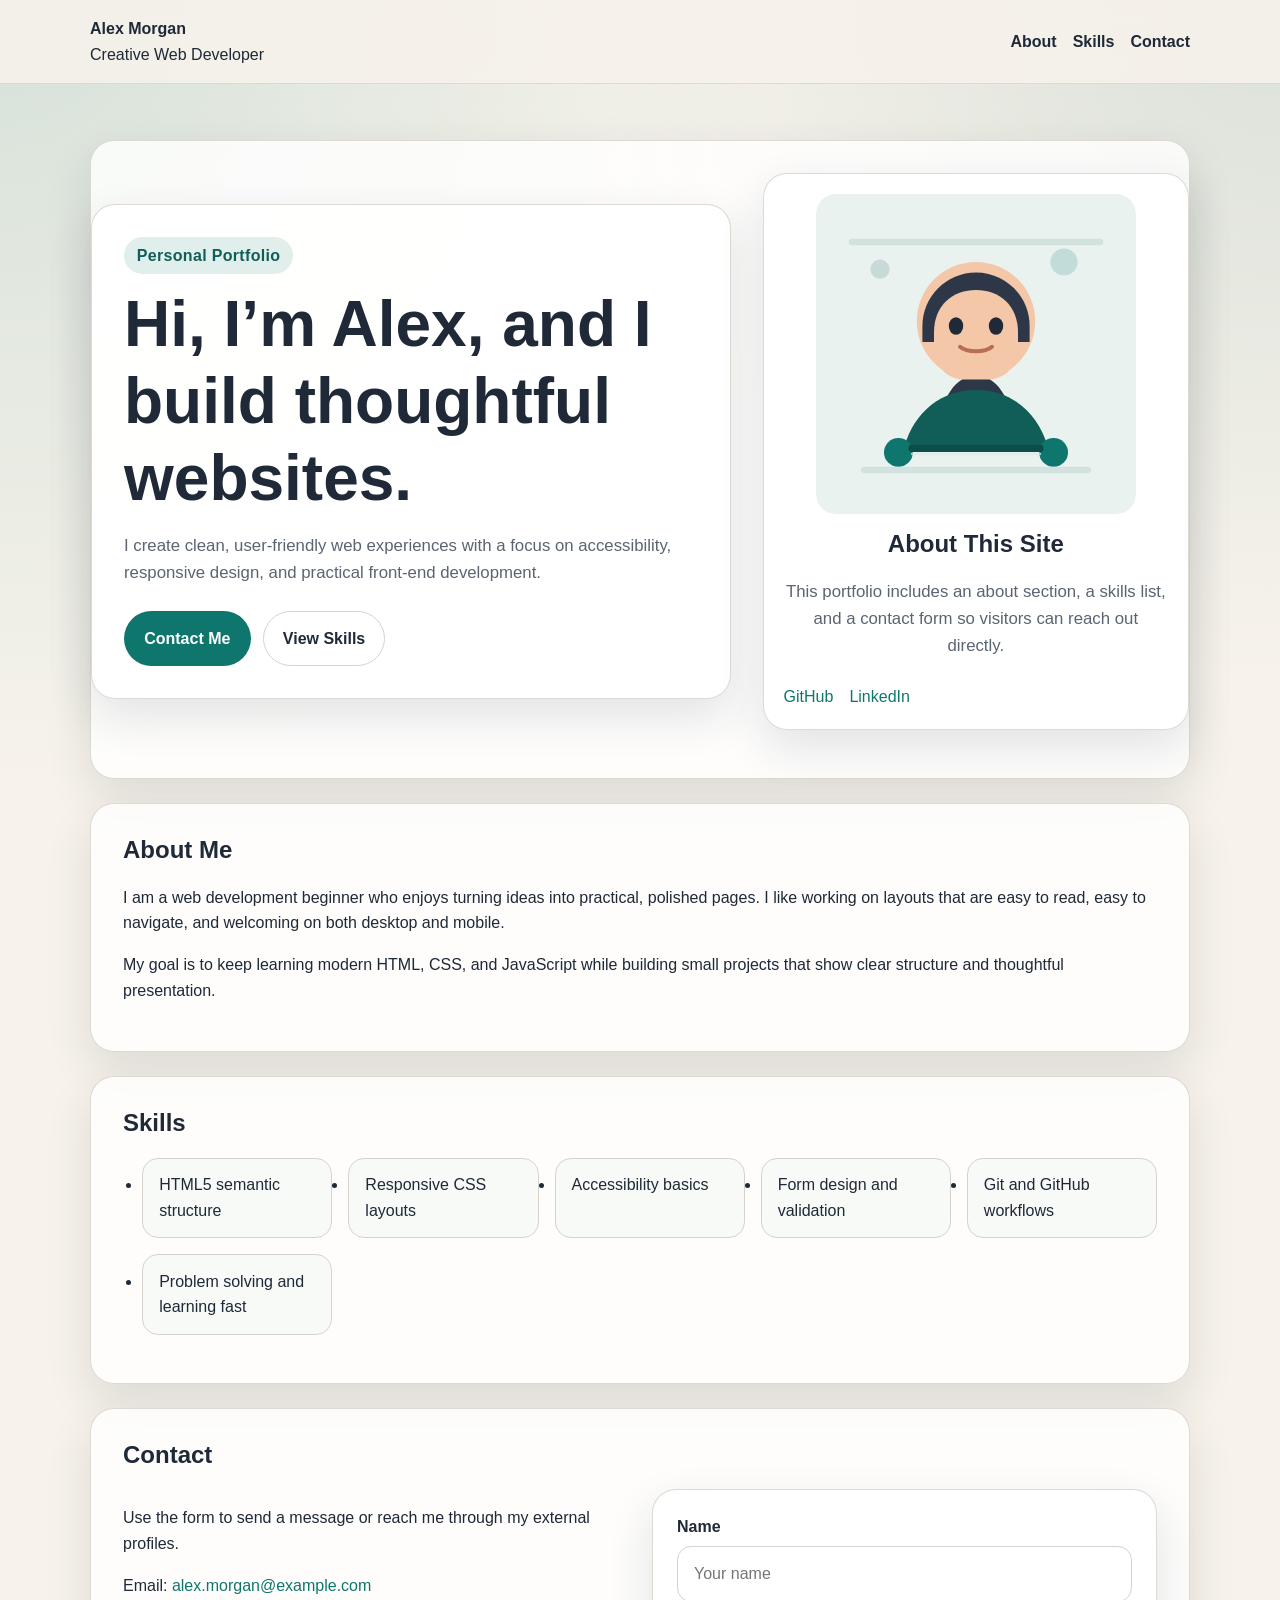
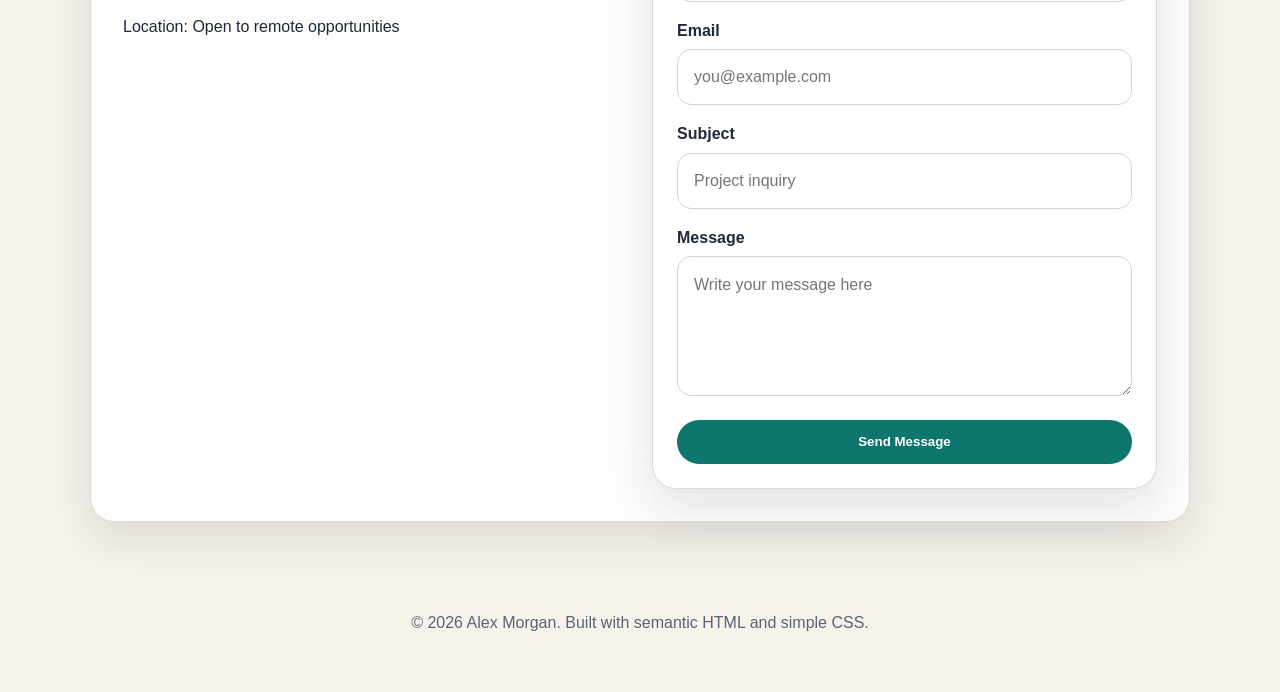
==== Task1/index.html @ b4aaad8a "first commit" ====
<!DOCTYPE html>
<html lang="en">
<head>
  <meta charset="UTF-8">
  <meta name="viewport" content="width=device-width, initial-scale=1.0">
  <meta name="description" content="Personal portfolio website showcasing about, skills, and contact information.">
  <title>My Portfolio</title>
  <style>
    :root {
      --bg: #f7f3eb;
      --surface: #ffffff;
      --text: #1f2937;
      --muted: #5b6472;
      --accent: #0f766e;
      --accent-strong: #115e59;
      --border: #d7d3cc;
      --shadow: 0 18px 45px rgba(31, 41, 55, 0.12);
    }

    * {
      box-sizing: border-box;
    }

    html {
      scroll-behavior: smooth;
    }

    body {
      margin: 0;
      font-family: Arial, Helvetica, sans-serif;
      color: var(--text);
      background:
        radial-gradient(circle at top left, rgba(15, 118, 110, 0.14), transparent 30%),
        radial-gradient(circle at right top, rgba(17, 94, 89, 0.12), transparent 26%),
        var(--bg);
      line-height: 1.6;
    }

    a {
      color: var(--accent);
      text-decoration: none;
    }

    a:hover,
    a:focus {
      text-decoration: underline;
    }

    .container {
      width: min(1100px, calc(100% - 2rem));
      margin: 0 auto;
    }

    header {
      position: sticky;
      top: 0;
      z-index: 10;
      backdrop-filter: blur(14px);
      background: rgba(247, 243, 235, 0.85);
      border-bottom: 1px solid rgba(215, 211, 204, 0.8);
    }

    .header-inner {
      display: flex;
      align-items: center;
      justify-content: space-between;
      gap: 1rem;
      padding: 1rem 0;
    }

    nav ul {
      list-style: none;
      display: flex;
      gap: 1rem;
      padding: 0;
      margin: 0;
      flex-wrap: wrap;
    }

    nav a {
      font-weight: 700;
      color: var(--text);
    }

    main {
      padding: 2rem 0 3rem;
    }

    .hero {
      display: grid;
      grid-template-columns: 1.2fr 0.8fr;
      gap: 2rem;
      align-items: center;
      padding: 2rem 0 3rem;
    }

    .hero-card,
    section,
    .contact-card {
      background: rgba(255, 255, 255, 0.82);
      border: 1px solid rgba(215, 211, 204, 0.85);
      border-radius: 24px;
      box-shadow: var(--shadow);
    }

    .hero-card {
      padding: 2rem;
    }

    .eyebrow {
      display: inline-block;
      margin-bottom: 0.75rem;
      padding: 0.35rem 0.8rem;
      border-radius: 999px;
      background: rgba(15, 118, 110, 0.12);
      color: var(--accent-strong);
      font-weight: 700;
      letter-spacing: 0.02em;
    }

    h1,
    h2,
    h3 {
      line-height: 1.2;
      margin-top: 0;
    }

    h1 {
      font-size: clamp(2.25rem, 5vw, 4.25rem);
      margin-bottom: 1rem;
    }

    .hero p {
      font-size: 1.05rem;
      color: var(--muted);
      margin-bottom: 1.5rem;
    }

    .cta-row {
      display: flex;
      gap: 0.75rem;
      flex-wrap: wrap;
    }

    .button {
      display: inline-flex;
      align-items: center;
      justify-content: center;
      padding: 0.85rem 1.2rem;
      border-radius: 999px;
      border: 1px solid transparent;
      font-weight: 700;
    }

    .button.primary {
      background: var(--accent);
      color: #fff;
    }

    .button.secondary {
      border-color: var(--border);
      color: var(--text);
      background: #fff;
    }

    .profile-card {
      padding: 1.25rem;
      text-align: center;
      background: rgba(255, 255, 255, 0.92);
      border-radius: 24px;
      border: 1px solid rgba(215, 211, 204, 0.85);
      box-shadow: var(--shadow);
    }

    .profile-card img {
      width: 100%;
      max-width: 320px;
      height: auto;
      border-radius: 20px;
      display: block;
      margin: 0 auto 1rem;
    }

    section {
      padding: 2rem;
      margin-top: 1.5rem;
    }

    .skills-list {
      display: grid;
      grid-template-columns: repeat(auto-fit, minmax(180px, 1fr));
      gap: 1rem;
      padding-left: 1.2rem;
    }

    .skills-list li {
      padding: 0.85rem 1rem;
      background: #f8faf8;
      border: 1px solid var(--border);
      border-radius: 16px;
    }

    .contact-grid {
      display: grid;
      grid-template-columns: 1fr 1fr;
      gap: 1.5rem;
      align-items: start;
    }

    .contact-card {
      padding: 1.5rem;
    }

    form {
      display: grid;
      gap: 1rem;
    }

    label {
      font-weight: 700;
      display: block;
      margin-bottom: 0.35rem;
    }

    input,
    textarea {
      width: 100%;
      padding: 0.9rem 1rem;
      border: 1px solid var(--border);
      border-radius: 14px;
      font: inherit;
      background: #fff;
    }

    textarea {
      min-height: 140px;
      resize: vertical;
    }

    footer {
      padding: 1.5rem 0 2.5rem;
      text-align: center;
      color: var(--muted);
    }

    .external-links {
      display: flex;
      gap: 1rem;
      flex-wrap: wrap;
      margin-top: 1rem;
    }

    @media (max-width: 820px) {
      .hero,
      .contact-grid {
        grid-template-columns: 1fr;
      }

      .header-inner {
        flex-direction: column;
        align-items: flex-start;
      }
    }
  </style>
</head>
<body>
  <header>
    <div class="container header-inner">
      <div>
        <strong>Alex Morgan</strong>
        <div>Creative Web Developer</div>
      </div>
      <nav aria-label="Primary navigation">
        <ul>
          <li><a href="#about">About</a></li>
          <li><a href="#skills">Skills</a></li>
          <li><a href="#contact">Contact</a></li>
        </ul>
      </nav>
    </div>
  </header>

  <main class="container">
    <section class="hero" aria-label="Introduction">
      <div class="hero-card">
        <span class="eyebrow">Personal Portfolio</span>
        <h1>Hi, I’m Alex, and I build thoughtful websites.</h1>
        <p>
          I create clean, user-friendly web experiences with a focus on accessibility,
          responsive design, and practical front-end development.
        </p>
        <div class="cta-row">
          <a class="button primary" href="#contact">Contact Me</a>
          <a class="button secondary" href="#skills">View Skills</a>
        </div>
      </div>

      <aside class="profile-card" aria-label="Profile image and links">
        <img src="images/profile.svg" alt="Illustrated profile portrait of Alex Morgan">
        <h2>About This Site</h2>
        <p>
          This portfolio includes an about section, a skills list, and a contact form so
          visitors can reach out directly.
        </p>
        <div class="external-links">
          <a href="https://github.com/" target="_blank" rel="noopener noreferrer">GitHub</a>
          <a href="https://www.linkedin.com/" target="_blank" rel="noopener noreferrer">LinkedIn</a>
        </div>
      </aside>
    </section>

    <section id="about" aria-labelledby="about-title">
      <h2 id="about-title">About Me</h2>
      <p>
        I am a web development beginner who enjoys turning ideas into practical, polished
        pages. I like working on layouts that are easy to read, easy to navigate, and
        welcoming on both desktop and mobile.
      </p>
      <p>
        My goal is to keep learning modern HTML, CSS, and JavaScript while building small
        projects that show clear structure and thoughtful presentation.
      </p>
    </section>

    <section id="skills" aria-labelledby="skills-title">
      <h2 id="skills-title">Skills</h2>
      <ul class="skills-list">
        <li>HTML5 semantic structure</li>
        <li>Responsive CSS layouts</li>
        <li>Accessibility basics</li>
        <li>Form design and validation</li>
        <li>Git and GitHub workflows</li>
        <li>Problem solving and learning fast</li>
      </ul>
    </section>

    <section id="contact" aria-labelledby="contact-title">
      <h2 id="contact-title">Contact</h2>
      <div class="contact-grid">
        <div>
          <p>
            Use the form to send a message or reach me through my external profiles.
          </p>
          <p>
            Email: <a href="mailto:alex.morgan@example.com">alex.morgan@example.com</a>
          </p>
          <p>
            Location: Open to remote opportunities
          </p>
        </div>

        <div class="contact-card">
          <form action="mailto:alex.morgan@example.com" method="post" enctype="text/plain">
            <div>
              <label for="name">Name</label>
              <input type="text" id="name" name="name" required minlength="2" placeholder="Your name">
            </div>
            <div>
              <label for="email">Email</label>
              <input type="email" id="email" name="email" required placeholder="you@example.com">
            </div>
            <div>
              <label for="subject">Subject</label>
              <input type="text" id="subject" name="subject" required minlength="3" placeholder="Project inquiry">
            </div>
            <div>
              <label for="message">Message</label>
              <textarea id="message" name="message" required minlength="10" placeholder="Write your message here"></textarea>
            </div>
            <button class="button primary" type="submit">Send Message</button>
          </form>
        </div>
      </div>
    </section>
  </main>

  <footer>
    <div class="container">
      <p>&copy; 2026 Alex Morgan. Built with semantic HTML and simple CSS.</p>
    </div>
  </footer>
</body>
</html>
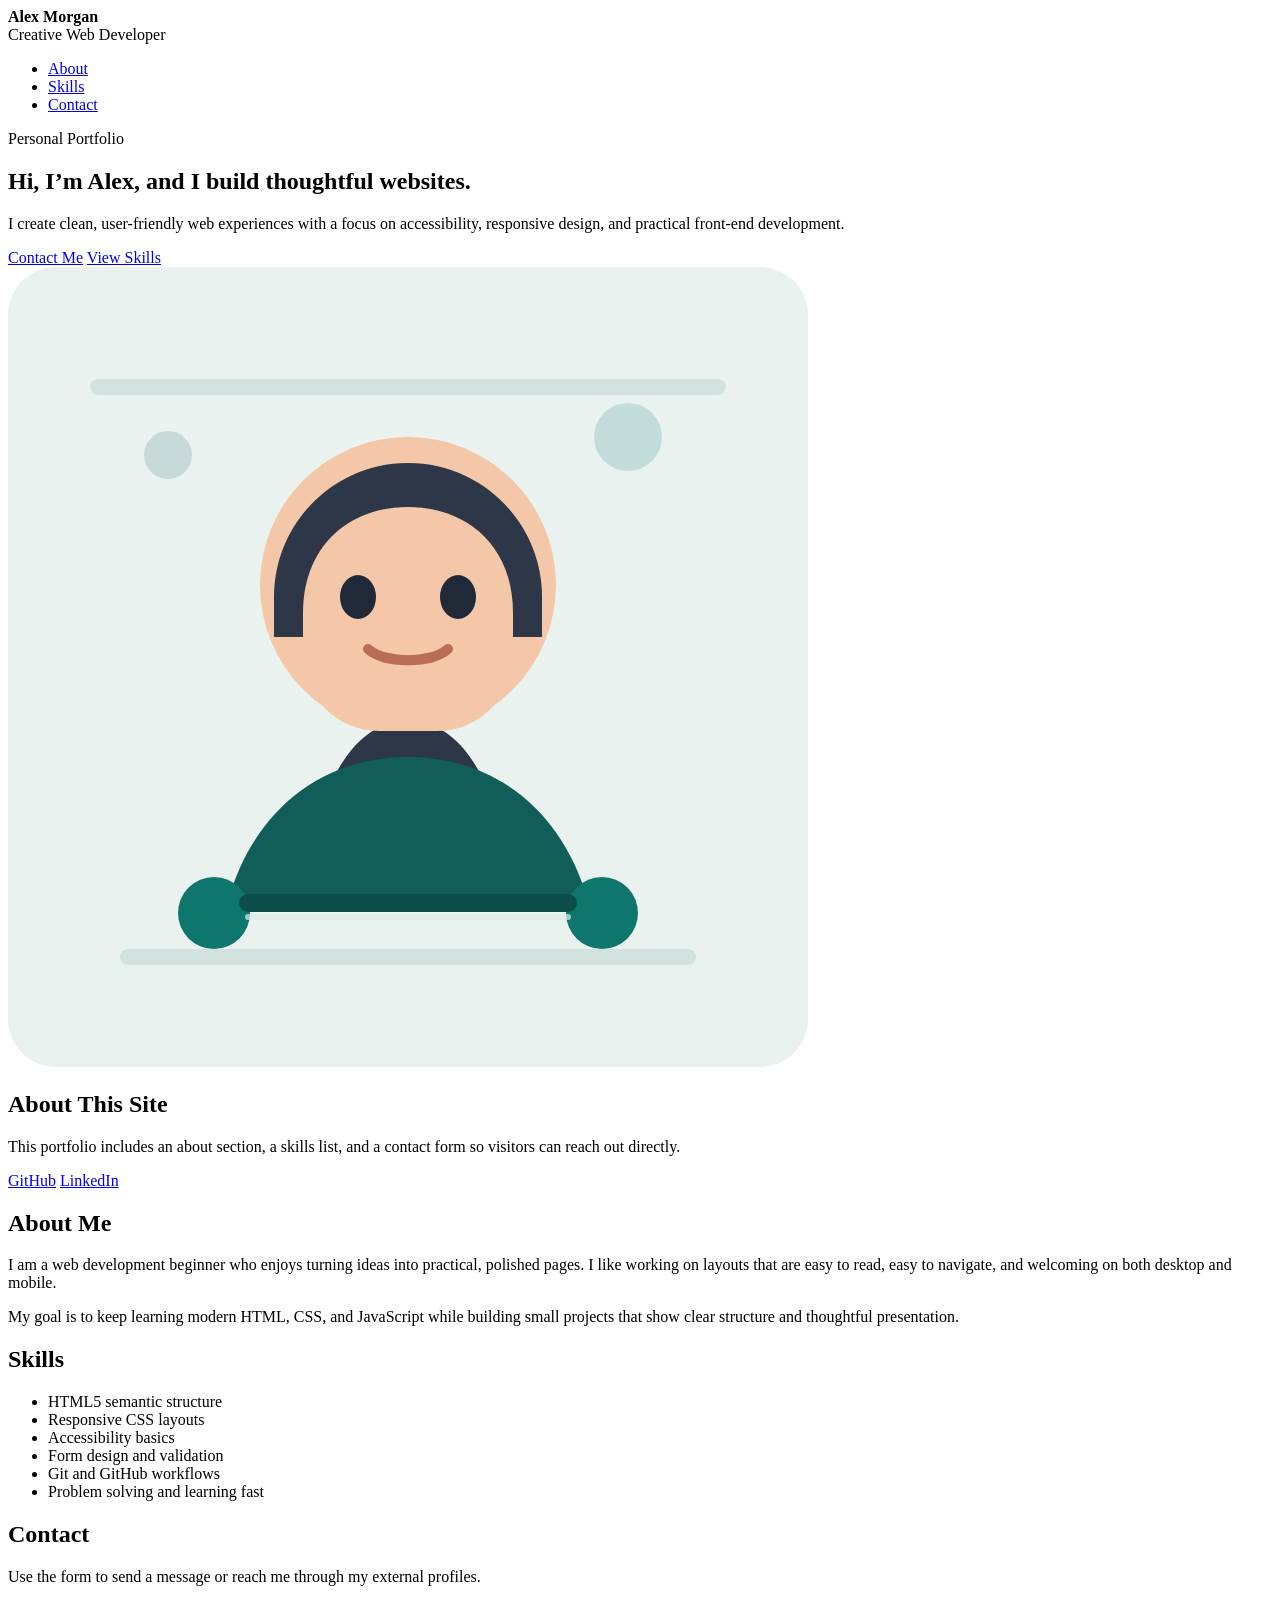
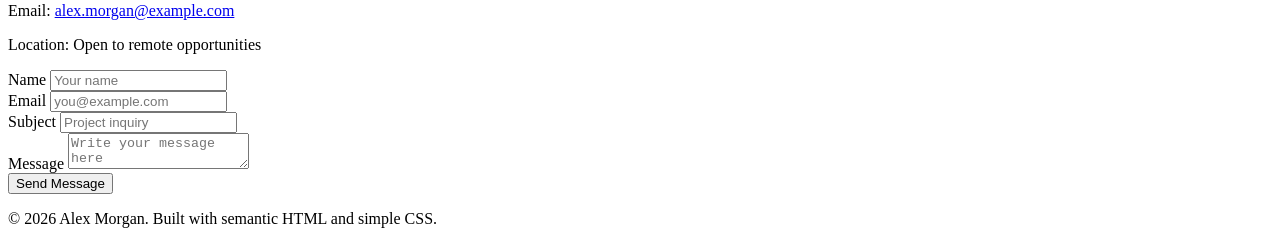
==== commit 2e11d3cd: "Improve HTML" ====
--- a/Task1/index.html
+++ b/Task1/index.html
@@ -5,263 +5,6 @@
   <meta name="viewport" content="width=device-width, initial-scale=1.0">
   <meta name="description" content="Personal portfolio website showcasing about, skills, and contact information.">
   <title>My Portfolio</title>
-  <style>
-    :root {
-      --bg: #f7f3eb;
-      --surface: #ffffff;
-      --text: #1f2937;
-      --muted: #5b6472;
-      --accent: #0f766e;
-      --accent-strong: #115e59;
-      --border: #d7d3cc;
-      --shadow: 0 18px 45px rgba(31, 41, 55, 0.12);
-    }
-
-    * {
-      box-sizing: border-box;
-    }
-
-    html {
-      scroll-behavior: smooth;
-    }
-
-    body {
-      margin: 0;
-      font-family: Arial, Helvetica, sans-serif;
-      color: var(--text);
-      background:
-        radial-gradient(circle at top left, rgba(15, 118, 110, 0.14), transparent 30%),
-        radial-gradient(circle at right top, rgba(17, 94, 89, 0.12), transparent 26%),
-        var(--bg);
-      line-height: 1.6;
-    }
-
-    a {
-      color: var(--accent);
-      text-decoration: none;
-    }
-
-    a:hover,
-    a:focus {
-      text-decoration: underline;
-    }
-
-    .container {
-      width: min(1100px, calc(100% - 2rem));
-      margin: 0 auto;
-    }
-
-    header {
-      position: sticky;
-      top: 0;
-      z-index: 10;
-      backdrop-filter: blur(14px);
-      background: rgba(247, 243, 235, 0.85);
-      border-bottom: 1px solid rgba(215, 211, 204, 0.8);
-    }
-
-    .header-inner {
-      display: flex;
-      align-items: center;
-      justify-content: space-between;
-      gap: 1rem;
-      padding: 1rem 0;
-    }
-
-    nav ul {
-      list-style: none;
-      display: flex;
-      gap: 1rem;
-      padding: 0;
-      margin: 0;
-      flex-wrap: wrap;
-    }
-
-    nav a {
-      font-weight: 700;
-      color: var(--text);
-    }
-
-    main {
-      padding: 2rem 0 3rem;
-    }
-
-    .hero {
-      display: grid;
-      grid-template-columns: 1.2fr 0.8fr;
-      gap: 2rem;
-      align-items: center;
-      padding: 2rem 0 3rem;
-    }
-
-    .hero-card,
-    section,
-    .contact-card {
-      background: rgba(255, 255, 255, 0.82);
-      border: 1px solid rgba(215, 211, 204, 0.85);
-      border-radius: 24px;
-      box-shadow: var(--shadow);
-    }
-
-    .hero-card {
-      padding: 2rem;
-    }
-
-    .eyebrow {
-      display: inline-block;
-      margin-bottom: 0.75rem;
-      padding: 0.35rem 0.8rem;
-      border-radius: 999px;
-      background: rgba(15, 118, 110, 0.12);
-      color: var(--accent-strong);
-      font-weight: 700;
-      letter-spacing: 0.02em;
-    }
-
-    h1,
-    h2,
-    h3 {
-      line-height: 1.2;
-      margin-top: 0;
-    }
-
-    h1 {
-      font-size: clamp(2.25rem, 5vw, 4.25rem);
-      margin-bottom: 1rem;
-    }
-
-    .hero p {
-      font-size: 1.05rem;
-      color: var(--muted);
-      margin-bottom: 1.5rem;
-    }
-
-    .cta-row {
-      display: flex;
-      gap: 0.75rem;
-      flex-wrap: wrap;
-    }
-
-    .button {
-      display: inline-flex;
-      align-items: center;
-      justify-content: center;
-      padding: 0.85rem 1.2rem;
-      border-radius: 999px;
-      border: 1px solid transparent;
-      font-weight: 700;
-    }
-
-    .button.primary {
-      background: var(--accent);
-      color: #fff;
-    }
-
-    .button.secondary {
-      border-color: var(--border);
-      color: var(--text);
-      background: #fff;
-    }
-
-    .profile-card {
-      padding: 1.25rem;
-      text-align: center;
-      background: rgba(255, 255, 255, 0.92);
-      border-radius: 24px;
-      border: 1px solid rgba(215, 211, 204, 0.85);
-      box-shadow: var(--shadow);
-    }
-
-    .profile-card img {
-      width: 100%;
-      max-width: 320px;
-      height: auto;
-      border-radius: 20px;
-      display: block;
-      margin: 0 auto 1rem;
-    }
-
-    section {
-      padding: 2rem;
-      margin-top: 1.5rem;
-    }
-
-    .skills-list {
-      display: grid;
-      grid-template-columns: repeat(auto-fit, minmax(180px, 1fr));
-      gap: 1rem;
-      padding-left: 1.2rem;
-    }
-
-    .skills-list li {
-      padding: 0.85rem 1rem;
-      background: #f8faf8;
-      border: 1px solid var(--border);
-      border-radius: 16px;
-    }
-
-    .contact-grid {
-      display: grid;
-      grid-template-columns: 1fr 1fr;
-      gap: 1.5rem;
-      align-items: start;
-    }
-
-    .contact-card {
-      padding: 1.5rem;
-    }
-
-    form {
-      display: grid;
-      gap: 1rem;
-    }
-
-    label {
-      font-weight: 700;
-      display: block;
-      margin-bottom: 0.35rem;
-    }
-
-    input,
-    textarea {
-      width: 100%;
-      padding: 0.9rem 1rem;
-      border: 1px solid var(--border);
-      border-radius: 14px;
-      font: inherit;
-      background: #fff;
-    }
-
-    textarea {
-      min-height: 140px;
-      resize: vertical;
-    }
-
-    footer {
-      padding: 1.5rem 0 2.5rem;
-      text-align: center;
-      color: var(--muted);
-    }
-
-    .external-links {
-      display: flex;
-      gap: 1rem;
-      flex-wrap: wrap;
-      margin-top: 1rem;
-    }
-
-    @media (max-width: 820px) {
-      .hero,
-      .contact-grid {
-        grid-template-columns: 1fr;
-      }
-
-      .header-inner {
-        flex-direction: column;
-        align-items: flex-start;
-      }
-    }
-  </style>
 </head>
 <body>
   <header>
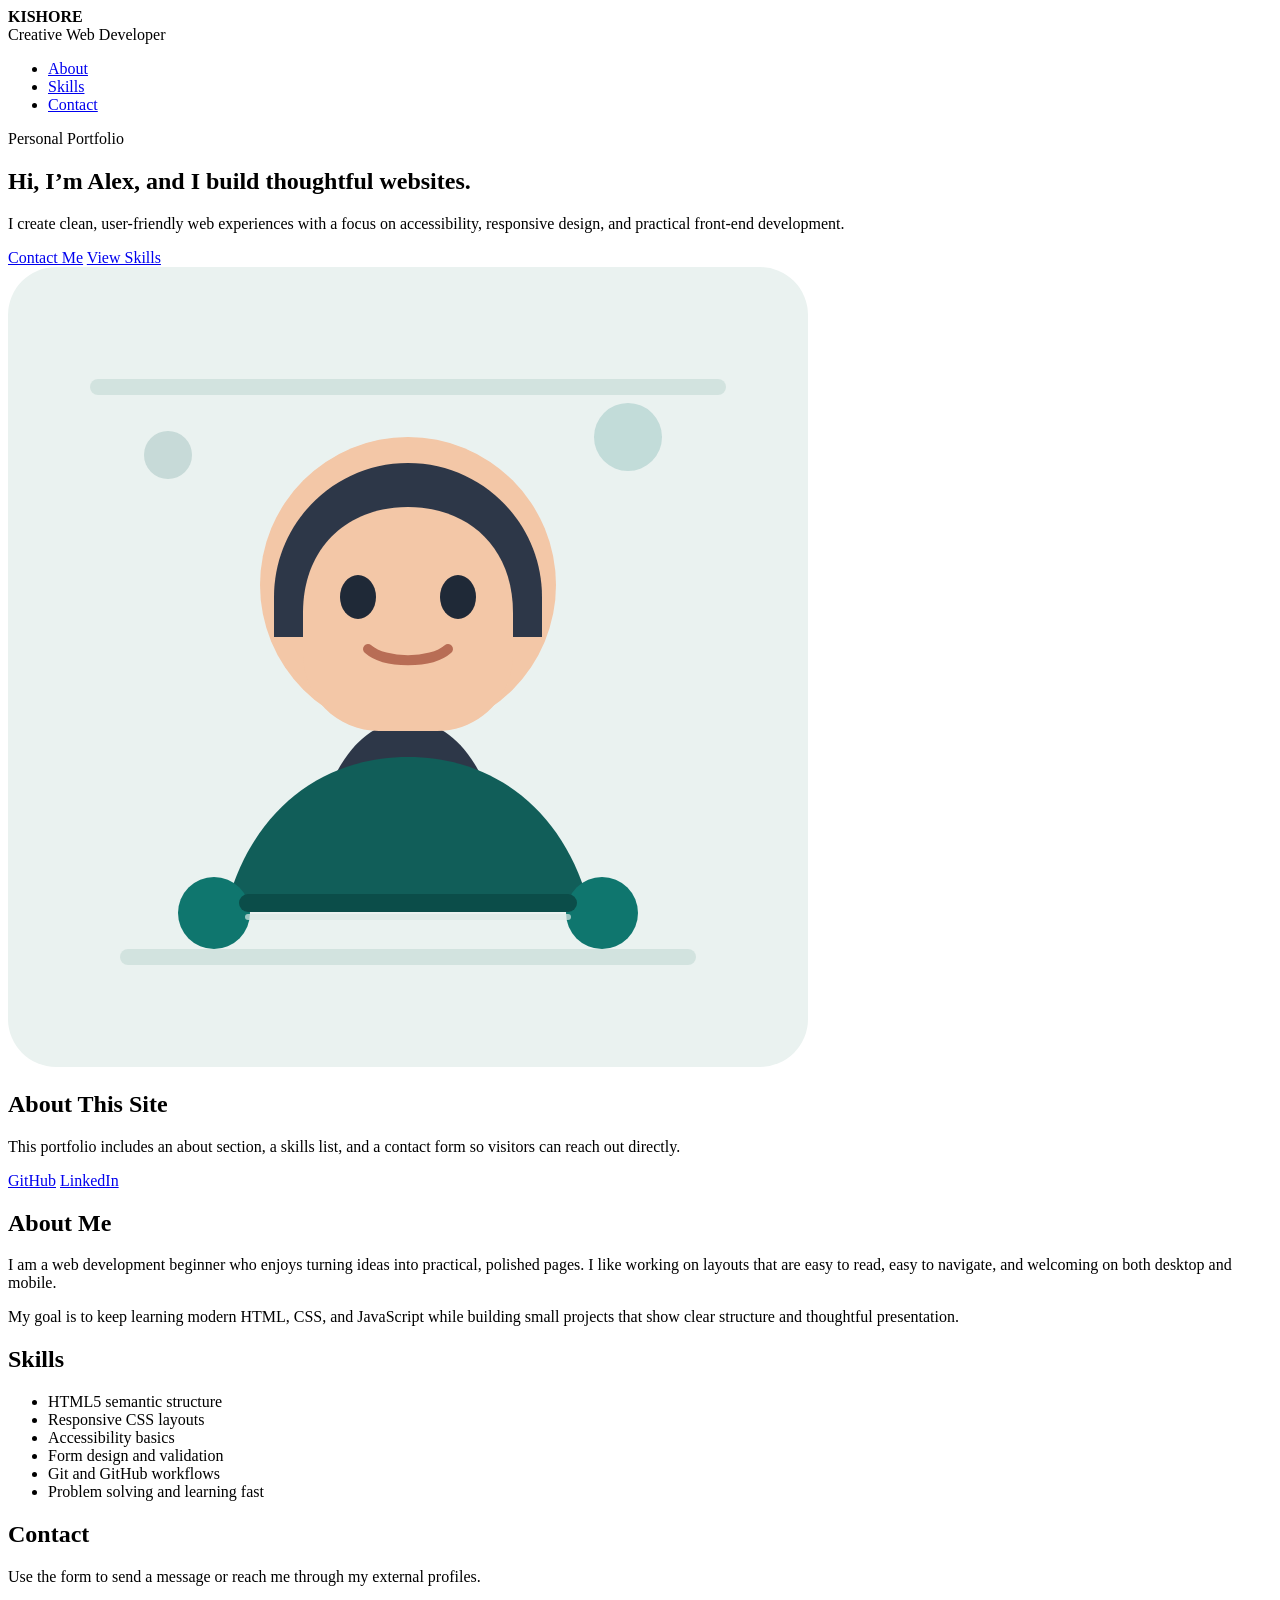
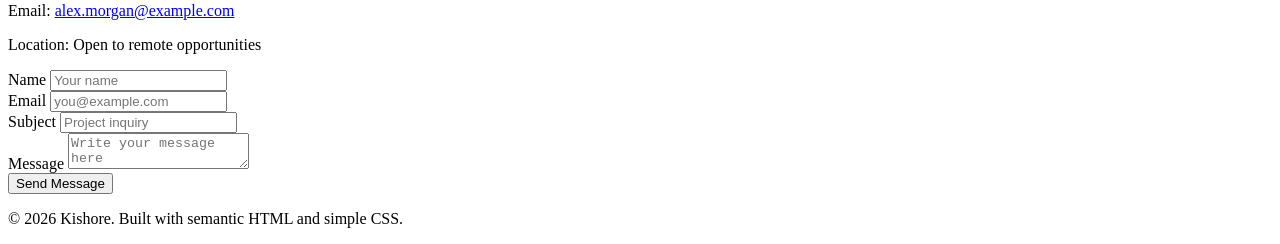
==== commit c26abdbf: "Improve HTML" ====
--- a/Task1/index.html
+++ b/Task1/index.html
@@ -10,7 +10,7 @@
   <header>
     <div class="container header-inner">
       <div>
-        <strong>Alex Morgan</strong>
+        <strong>KISHORE</strong>
         <div>Creative Web Developer</div>
       </div>
       <nav aria-label="Primary navigation">
@@ -51,7 +51,6 @@
         </div>
       </aside>
     </section>
-
     <section id="about" aria-labelledby="about-title">
       <h2 id="about-title">About Me</h2>
       <p>
@@ -64,7 +63,6 @@
         projects that show clear structure and thoughtful presentation.
       </p>
     </section>
-
     <section id="skills" aria-labelledby="skills-title">
       <h2 id="skills-title">Skills</h2>
       <ul class="skills-list">
@@ -119,7 +117,7 @@
 
   <footer>
     <div class="container">
-      <p>&copy; 2026 Alex Morgan. Built with semantic HTML and simple CSS.</p>
+      <p>&copy; 2026 Kishore. Built with semantic HTML and simple CSS.</p>
     </div>
   </footer>
 </body>
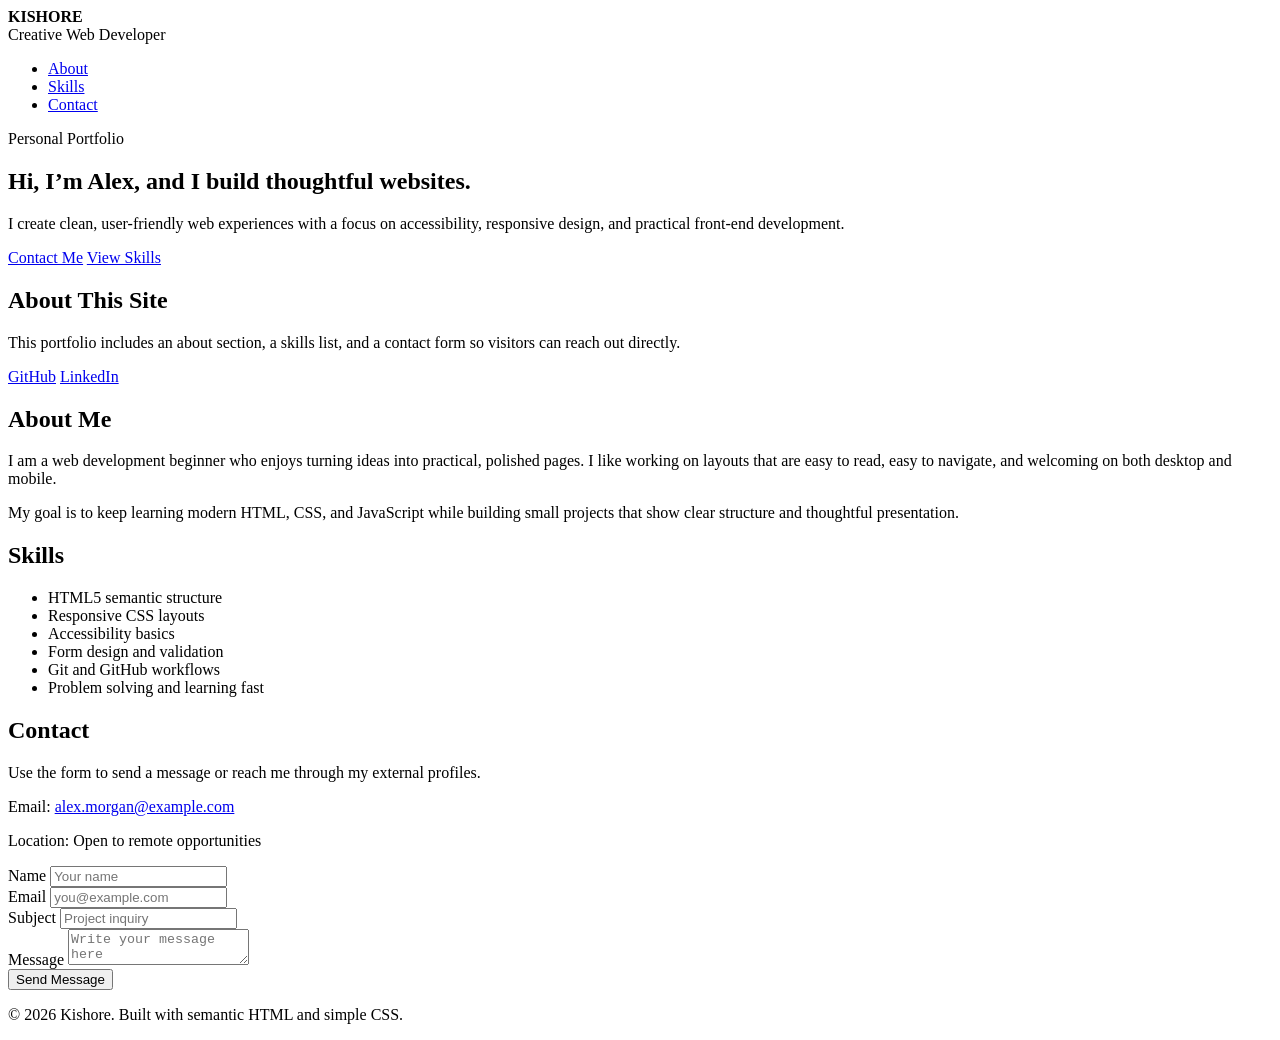
==== commit 5cc3b5a9: "Added images" ====
--- a/Task1/index.html
+++ b/Task1/index.html
@@ -39,7 +39,6 @@
       </div>
 
       <aside class="profile-card" aria-label="Profile image and links">
-        <img src="images/profile.svg" alt="Illustrated profile portrait of Alex Morgan">
         <h2>About This Site</h2>
         <p>
           This portfolio includes an about section, a skills list, and a contact form so
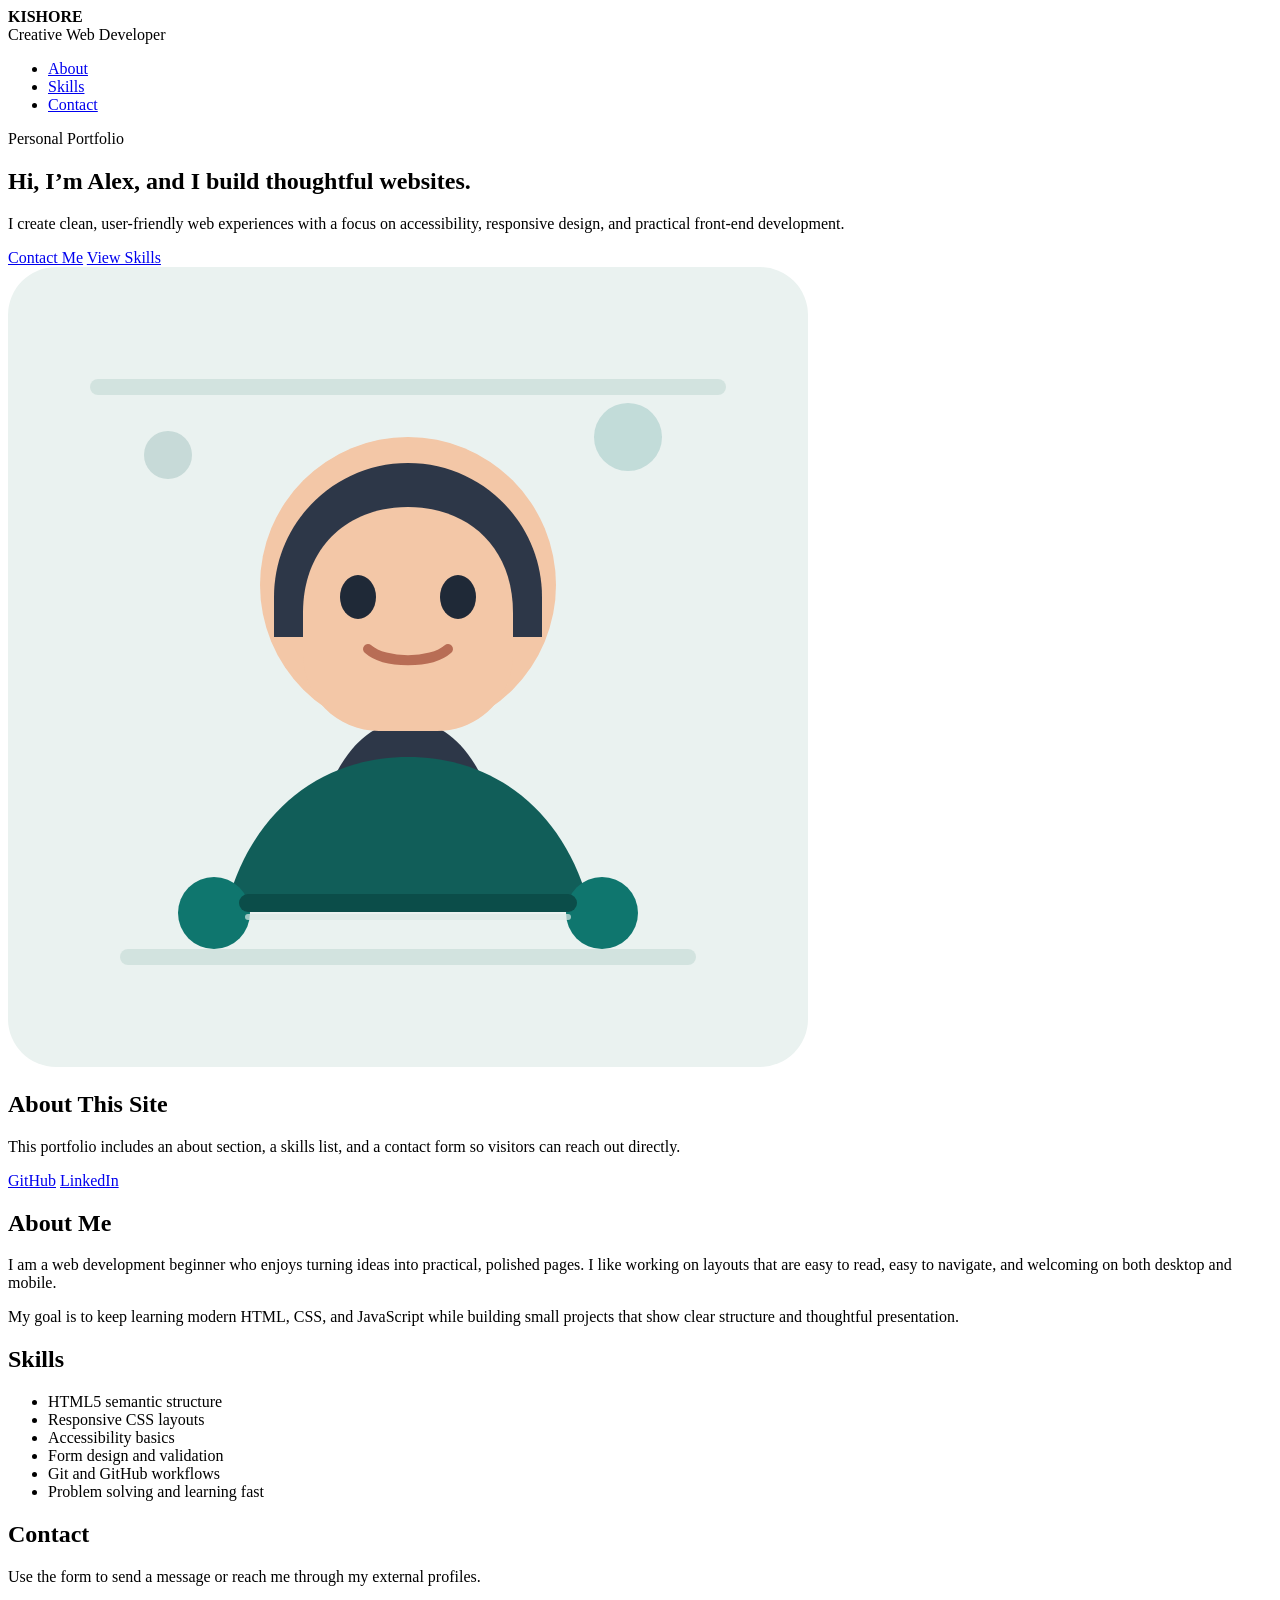
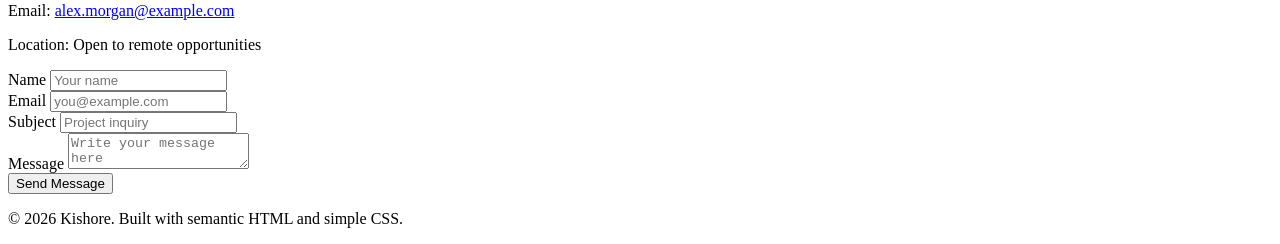
==== commit 2e2d7773: "Completed Task3" ====
--- a/Task1/index.html
+++ b/Task1/index.html
@@ -39,6 +39,7 @@
       </div>
 
       <aside class="profile-card" aria-label="Profile image and links">
+        <img src="images/profile.svg" alt="Profile picture of KISHORE">
         <h2>About This Site</h2>
         <p>
           This portfolio includes an about section, a skills list, and a contact form so
